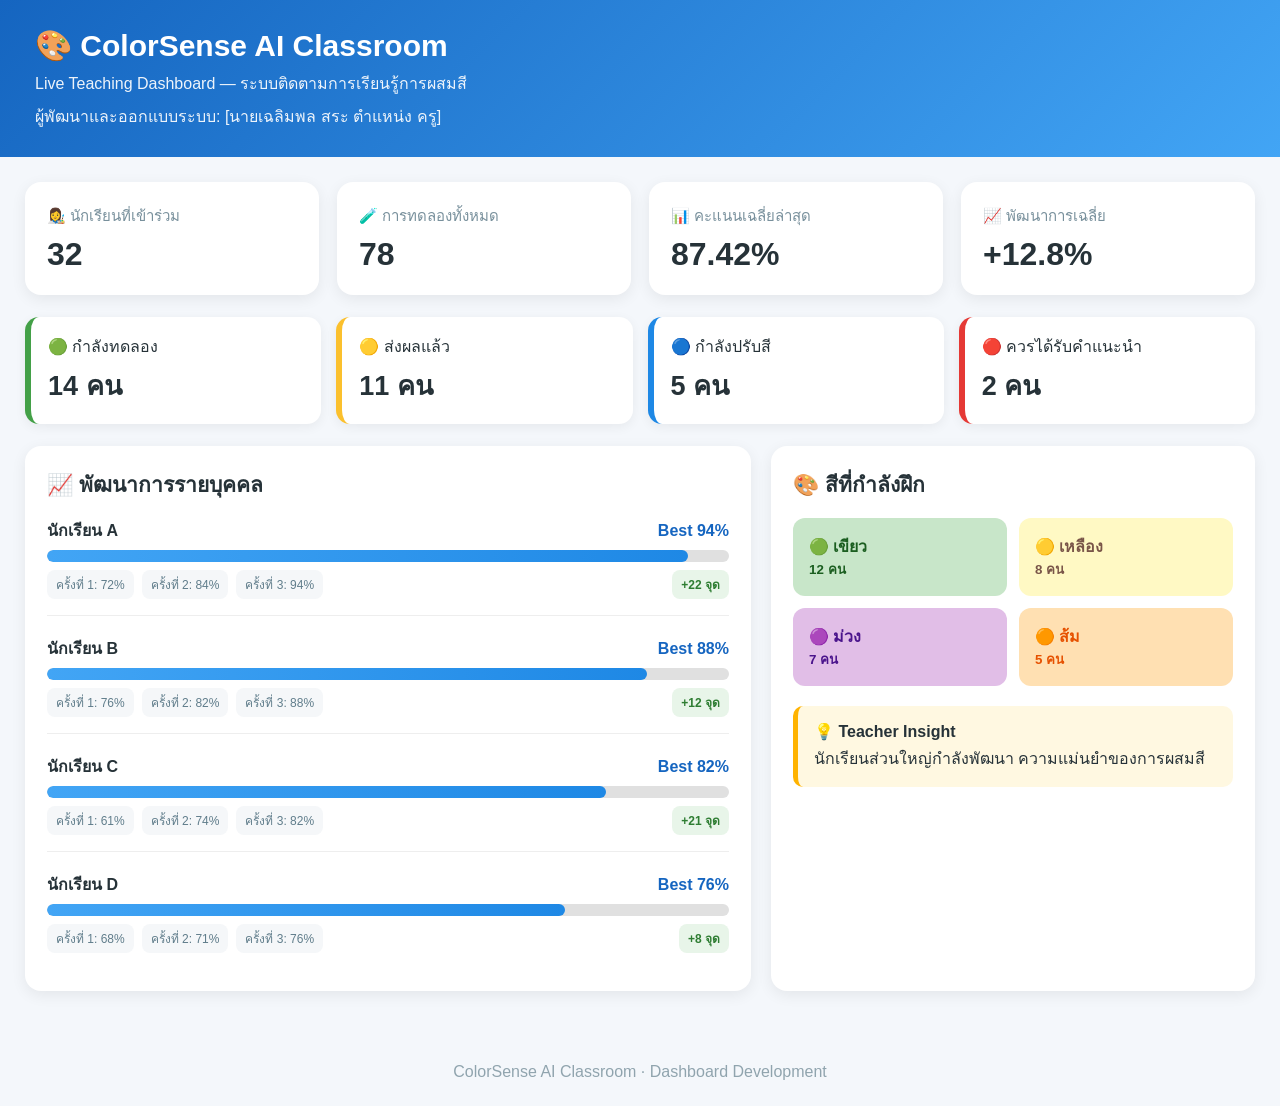
==== dashboard/dashboard.html @ 5bf61917 "create dashboard teaching prototype" ====
<!DOCTYPE html>
<html lang="th">

<head>

    <meta charset="UTF-8">

    <meta
        name="viewport"
        content="width=device-width, initial-scale=1.0"
    >

    <title>ColorSense AI — Teaching Dashboard</title>


    <style>

        * {
            box-sizing: border-box;
        }


        body {

            margin: 0;

            font-family:
                "Segoe UI",
                Tahoma,
                Arial,
                sans-serif;

            background: #f4f7fb;

            color: #263238;
        }


        /* ==============================
           HEADER
        ============================== */

        header {

            background:
                linear-gradient(
                    135deg,
                    #1565c0,
                    #42a5f5
                );

            color: white;

            padding: 28px 35px;
        }


        header h1 {

            margin: 0;

            font-size: 30px;
        }


        header p {

            margin: 8px 0 0;

            opacity: 0.92;
        }


        /* ==============================
           CONTAINER
        ============================== */

        .container {

            max-width: 1450px;

            margin: auto;

            padding: 25px;
        }


        /* ==============================
           STAT CARDS
        ============================== */

        .stats {

            display: grid;

            grid-template-columns:
                repeat(4, 1fr);

            gap: 18px;

            margin-bottom: 22px;
        }


        .card {

            background: white;

            border-radius: 16px;

            padding: 22px;

            box-shadow:
                0 4px 15px
                rgba(0, 0, 0, 0.07);
        }


        .stat-title {

            font-size: 15px;

            color: #78909c;
        }


        .stat-value {

            font-size: 32px;

            font-weight: bold;

            margin-top: 8px;
        }


        /* ==============================
           LIVE STATUS
        ============================== */

        .live-grid {

            display: grid;

            grid-template-columns:
                repeat(4, 1fr);

            gap: 15px;

            margin-bottom: 22px;
        }


        .live-card {

            border-radius: 14px;

            padding: 17px;

            background: white;

            box-shadow:
                0 3px 12px
                rgba(0, 0, 0, 0.06);
        }


        .live-number {

            font-size: 27px;

            font-weight: bold;

            margin-top: 5px;
        }


        .live-green {

            border-left: 6px solid #43a047;
        }


        .live-yellow {

            border-left: 6px solid #fbc02d;
        }


        .live-blue {

            border-left: 6px solid #1e88e5;
        }


        .live-red {

            border-left: 6px solid #e53935;
        }


        /* ==============================
           MAIN GRID
        ============================== */

        .main-grid {

            display: grid;

            grid-template-columns:
                1.5fr 1fr;

            gap: 20px;

            margin-bottom: 22px;
        }


        .card h2 {

            margin-top: 0;

            font-size: 21px;
        }


        /* ==============================
           STUDENT PROGRESS
        ============================== */

        .student {

            margin-bottom: 20px;

            padding-bottom: 16px;

            border-bottom:
                1px solid #eeeeee;
        }


        .student:last-child {

            border-bottom: none;

            margin-bottom: 0;
        }


        .student-header {

            display: flex;

            justify-content:
                space-between;

            align-items: center;

            margin-bottom: 7px;
        }


        .student-name {

            font-weight: 600;
        }


        .student-best {

            color: #1565c0;

            font-weight: bold;
        }


        .attempts {

            display: flex;

            gap: 8px;

            margin-top: 8px;
        }


        .attempt {

            font-size: 12px;

            color: #607d8b;

            background: #f5f7f9;

            padding:
                5px 9px;

            border-radius: 8px;
        }


        .improvement {

            font-size: 12px;

            font-weight: bold;

            color: #2e7d32;

            margin-left: auto;

            padding: 5px 9px;

            background: #e8f5e9;

            border-radius: 8px;
        }


        .progress {

            height: 12px;

            background: #e0e0e0;

            border-radius: 20px;

            overflow: hidden;
        }


        .progress-bar {

            height: 100%;

            border-radius: 20px;

            background:
                linear-gradient(
                    90deg,
                    #42a5f5,
                    #1e88e5
                );
        }


        /* ==============================
           COLORS
        ============================== */

        .color-list {

            display: grid;

            grid-template-columns:
                repeat(2, 1fr);

            gap: 12px;
        }


        .color-item {

            padding: 16px;

            border-radius: 12px;

            font-weight: bold;
        }


        .green {

            background: #c8e6c9;

            color: #1b5e20;
        }


        .yellow {

            background: #fff9c4;

            color: #795548;
        }


        .purple {

            background: #e1bee7;

            color: #4a148c;
        }


        .orange {

            background: #ffe0b2;

            color: #e65100;
        }


        /* ==============================
           TEACHER INSIGHT
        ============================== */

        .notice {

            margin-top: 20px;

            background: #fff8e1;

            border-left:
                5px solid #ffb300;

            padding: 16px;

            border-radius: 10px;
        }


        .notice-title {

            font-weight: bold;

            margin-bottom: 5px;
        }


        /* ==============================
           FOOTER
        ============================== */

        .footer {

            text-align: center;

            color: #90a4ae;

            padding: 25px;
        }


        /* ==============================
           RESPONSIVE
        ============================== */

        @media (max-width: 1000px) {

            .stats,
            .live-grid {

                grid-template-columns:
                    repeat(2, 1fr);
            }


            .main-grid {

                grid-template-columns: 1fr;
            }
        }


        @media (max-width: 550px) {

            .stats,
            .live-grid {

                grid-template-columns: 1fr;
            }


            .color-list {

                grid-template-columns: 1fr;
            }


            header {

                padding: 22px;
            }


            header h1 {

                font-size: 24px;
            }


            .container {

                padding: 15px;
            }
        }

    </style>

</head>


<body>


<!-- ==========================================
     HEADER
========================================== -->

<header>

    <h1>
        🎨 ColorSense AI Classroom
    </h1>

    <p>
        Live Teaching Dashboard —
        ระบบติดตามการเรียนรู้การผสมสี
    </p>

    <p class="developer-name">
        ผู้พัฒนาและออกแบบระบบ: [นายเฉลิมพล สระ ตำแหน่ง ครู]
    </p>

</header>


<div class="container">


    <!-- ==========================================
         CLASS OVERVIEW
    =========================================== -->

    <section class="stats">


        <div class="card">

            <div class="stat-title">
                👩‍🎨 นักเรียนที่เข้าร่วม
            </div>

            <div class="stat-value">
                32
            </div>

        </div>


        <div class="card">

            <div class="stat-title">
                🧪 การทดลองทั้งหมด
            </div>

            <div class="stat-value">
                78
            </div>

        </div>


        <div class="card">

            <div class="stat-title">
                📊 คะแนนเฉลี่ยล่าสุด
            </div>

            <div class="stat-value">
                87.42%
            </div>

        </div>


        <div class="card">

            <div class="stat-title">
                📈 พัฒนาการเฉลี่ย
            </div>

            <div class="stat-value">
                +12.8%
            </div>

        </div>


    </section>


    <!-- ==========================================
         LIVE LEARNING STATUS
    =========================================== -->

    <section class="live-grid">


        <div class="live-card live-green">

            <div>
                🟢 กำลังทดลอง
            </div>

            <div class="live-number">
                14 คน
            </div>

        </div>


        <div class="live-card live-yellow">

            <div>
                🟡 ส่งผลแล้ว
            </div>

            <div class="live-number">
                11 คน
            </div>

        </div>


        <div class="live-card live-blue">

            <div>
                🔵 กำลังปรับสี
            </div>

            <div class="live-number">
                5 คน
            </div>

        </div>


        <div class="live-card live-red">

            <div>
                🔴 ควรได้รับคำแนะนำ
            </div>

            <div class="live-number">
                2 คน
            </div>

        </div>


    </section>


    <!-- ==========================================
         MAIN CONTENT
    =========================================== -->

    <section class="main-grid">


        <!-- ======================================
             STUDENT DEVELOPMENT
        ======================================= -->

        <div class="card">

            <h2>
                📈 พัฒนาการรายบุคคล
            </h2>


            <!-- STUDENT A -->

            <div class="student">

                <div class="student-header">

                    <span class="student-name">
                        นักเรียน A
                    </span>

                    <span class="student-best">
                        Best 94%
                    </span>

                </div>


                <div class="progress">

                    <div
                        class="progress-bar"
                        style="width:94%"
                    ></div>

                </div>


                <div class="attempts">

                    <span class="attempt">
                        ครั้งที่ 1: 72%
                    </span>

                    <span class="attempt">
                        ครั้งที่ 2: 84%
                    </span>

                    <span class="attempt">
                        ครั้งที่ 3: 94%
                    </span>

                    <span class="improvement">
                        +22 จุด
                    </span>

                </div>

            </div>


            <!-- STUDENT B -->

            <div class="student">

                <div class="student-header">

                    <span class="student-name">
                        นักเรียน B
                    </span>

                    <span class="student-best">
                        Best 88%
                    </span>

                </div>


                <div class="progress">

                    <div
                        class="progress-bar"
                        style="width:88%"
                    ></div>

                </div>


                <div class="attempts">

                    <span class="attempt">
                        ครั้งที่ 1: 76%
                    </span>

                    <span class="attempt">
                        ครั้งที่ 2: 82%
                    </span>

                    <span class="attempt">
                        ครั้งที่ 3: 88%
                    </span>

                    <span class="improvement">
                        +12 จุด
                    </span>

                </div>

            </div>


            <!-- STUDENT C -->

            <div class="student">

                <div class="student-header">

                    <span class="student-name">
                        นักเรียน C
                    </span>

                    <span class="student-best">
                        Best 82%
                    </span>

                </div>


                <div class="progress">

                    <div
                        class="progress-bar"
                        style="width:82%"
                    ></div>

                </div>


                <div class="attempts">

                    <span class="attempt">
                        ครั้งที่ 1: 61%
                    </span>

                    <span class="attempt">
                        ครั้งที่ 2: 74%
                    </span>

                    <span class="attempt">
                        ครั้งที่ 3: 82%
                    </span>

                    <span class="improvement">
                        +21 จุด
                    </span>

                </div>

            </div>


            <!-- STUDENT D -->

            <div class="student">

                <div class="student-header">

                    <span class="student-name">
                        นักเรียน D
                    </span>

                    <span class="student-best">
                        Best 76%
                    </span>

                </div>


                <div class="progress">

                    <div
                        class="progress-bar"
                        style="width:76%"
                    ></div>

                </div>


                <div class="attempts">

                    <span class="attempt">
                        ครั้งที่ 1: 68%
                    </span>

                    <span class="attempt">
                        ครั้งที่ 2: 71%
                    </span>

                    <span class="attempt">
                        ครั้งที่ 3: 76%
                    </span>

                    <span class="improvement">
                        +8 จุด
                    </span>

                </div>

            </div>


        </div>


        <!-- ======================================
             COLORS + TEACHER INSIGHT
        ======================================= -->

        <div class="card">

            <h2>
                🎨 สีที่กำลังฝึก
            </h2>


            <div class="color-list">


                <div class="color-item green">

                    🟢 เขียว

                    <br>

                    <small>
                        12 คน
                    </small>

                </div>


                <div class="color-item yellow">

                    🟡 เหลือง

                    <br>

                    <small>
                        8 คน
                    </small>

                </div>


                <div class="color-item purple">

                    🟣 ม่วง

                    <br>

                    <small>
                        7 คน
                    </small>

                </div>


                <div class="color-item orange">

                    🟠 ส้ม

                    <br>

                    <small>
                        5 คน
                    </small>

                </div>


            </div>


            <div class="notice">

                <div class="notice-title">
                    💡 Teacher Insight
                </div>

                นักเรียนส่วนใหญ่กำลังพัฒนา
                ความแม่นยำของการผสมสี

            </div>


        </div>


    </section>


</div>


<div class="footer">

    ColorSense AI Classroom ·
    Dashboard Development

</div>


</body>

</html>
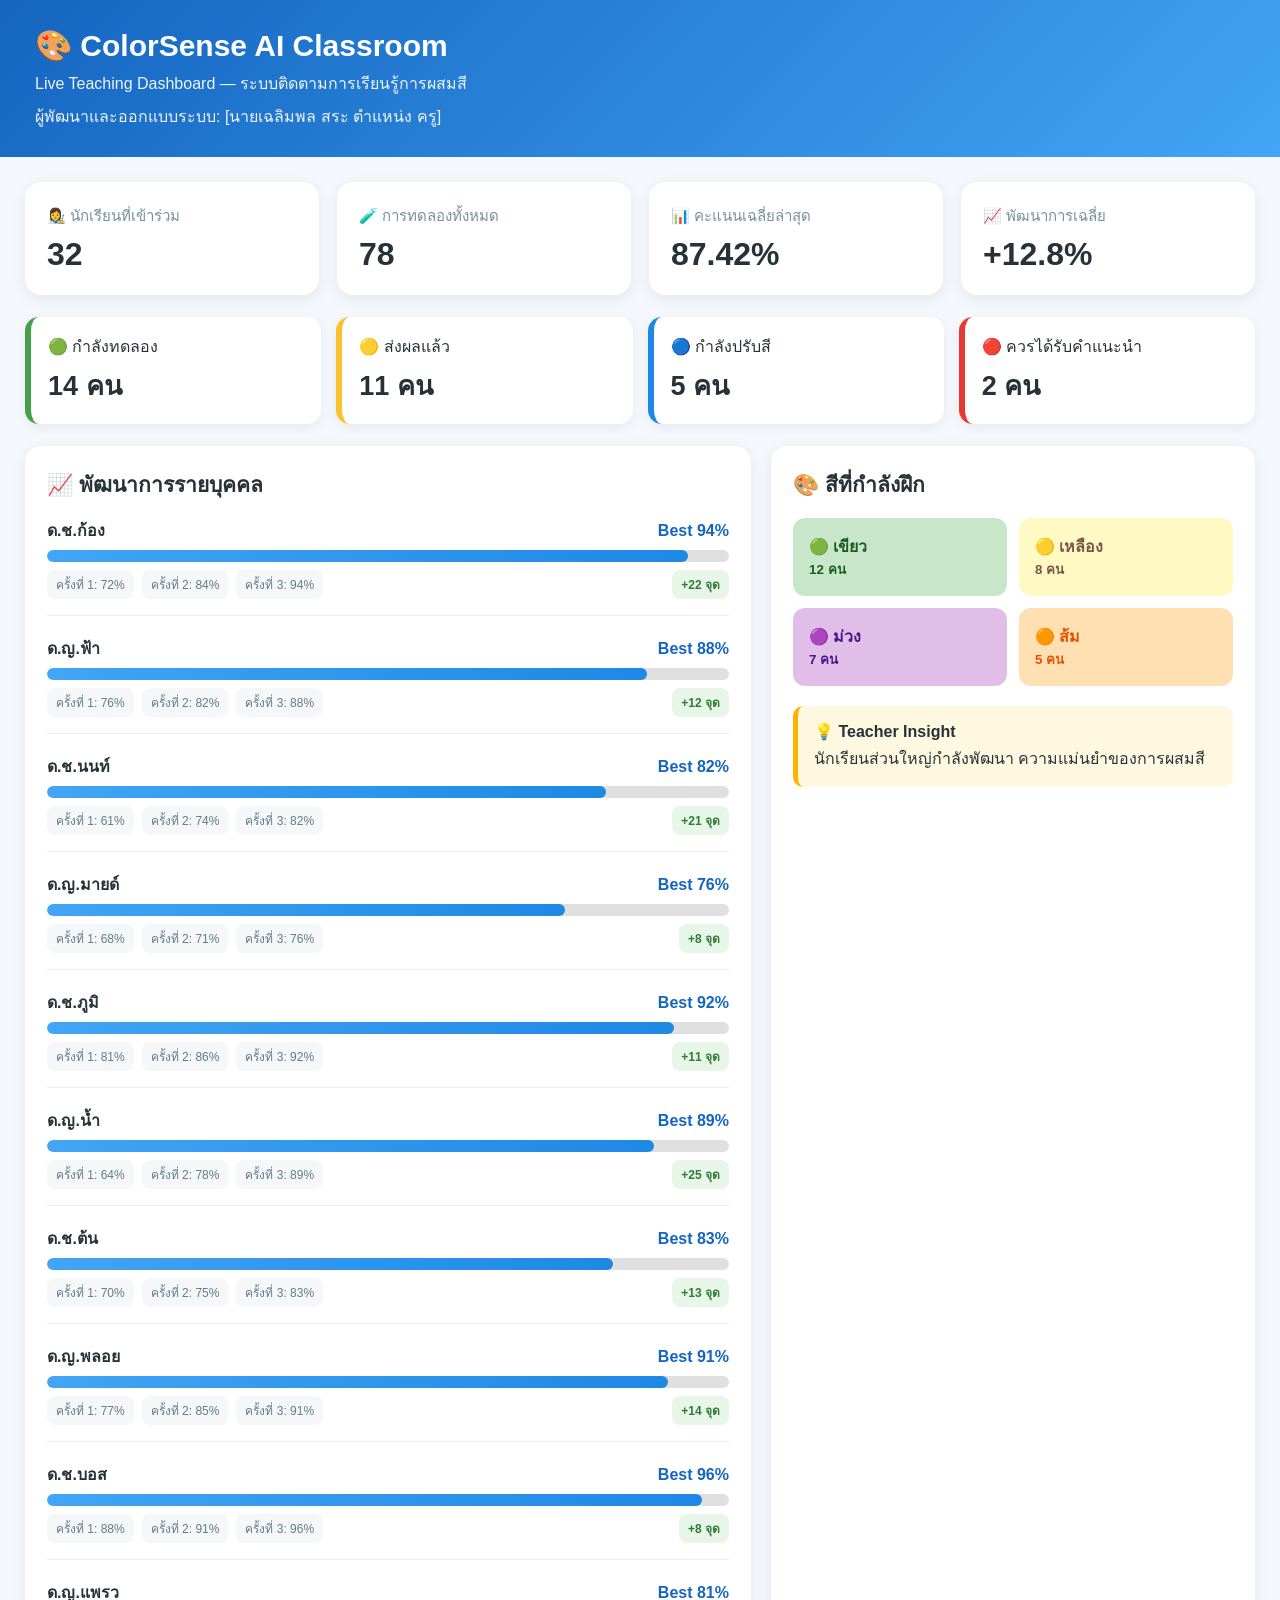
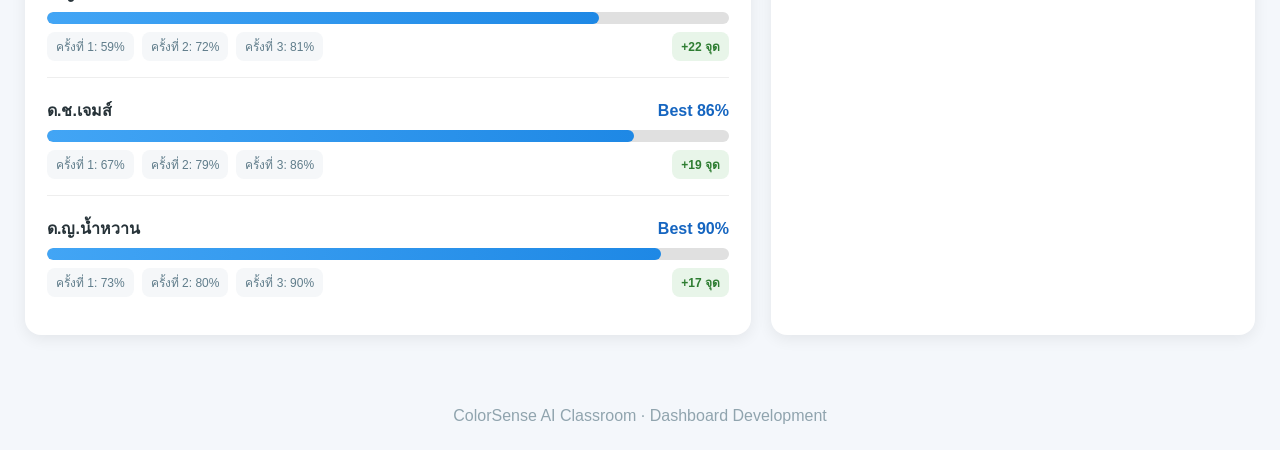
==== commit 22c21679: "render dashboard students and move color card" ====
--- a/dashboard/dashboard.html
+++ b/dashboard/dashboard.html
@@ -657,308 +657,71 @@
          MAIN CONTENT
     =========================================== -->
 
-    <section class="main-grid">
-
-
-        <!-- ======================================
-             STUDENT DEVELOPMENT
-        ======================================= -->
-
-        <div class="card">
-
-            <h2>
-                📈 พัฒนาการรายบุคคล
-            </h2>
-
-
-            <!-- STUDENT A -->
-
-            <div class="student">
-
-                <div class="student-header">
-
-                    <span class="student-name">
-                        นักเรียน A
-                    </span>
-
-                    <span class="student-best">
-                        Best 94%
-                    </span>
-
-                </div>
-
-
-                <div class="progress">
-
-                    <div
-                        class="progress-bar"
-                        style="width:94%"
-                    ></div>
-
-                </div>
-
-
-                <div class="attempts">
-
-                    <span class="attempt">
-                        ครั้งที่ 1: 72%
-                    </span>
-
-                    <span class="attempt">
-                        ครั้งที่ 2: 84%
-                    </span>
-
-                    <span class="attempt">
-                        ครั้งที่ 3: 94%
-                    </span>
-
-                    <span class="improvement">
-                        +22 จุด
-                    </span>
-
-                </div>
-
-            </div>
-
-
-            <!-- STUDENT B -->
-
-            <div class="student">
-
-                <div class="student-header">
-
-                    <span class="student-name">
-                        นักเรียน B
-                    </span>
-
-                    <span class="student-best">
-                        Best 88%
-                    </span>
-
-                </div>
-
-
-                <div class="progress">
-
-                    <div
-                        class="progress-bar"
-                        style="width:88%"
-                    ></div>
-
-                </div>
-
-
-                <div class="attempts">
-
-                    <span class="attempt">
-                        ครั้งที่ 1: 76%
-                    </span>
-
-                    <span class="attempt">
-                        ครั้งที่ 2: 82%
-                    </span>
-
-                    <span class="attempt">
-                        ครั้งที่ 3: 88%
-                    </span>
-
-                    <span class="improvement">
-                        +12 จุด
-                    </span>
-
-                </div>
-
-            </div>
-
-
-            <!-- STUDENT C -->
-
-            <div class="student">
-
-                <div class="student-header">
-
-                    <span class="student-name">
-                        นักเรียน C
-                    </span>
-
-                    <span class="student-best">
-                        Best 82%
-                    </span>
-
-                </div>
-
-
-                <div class="progress">
-
-                    <div
-                        class="progress-bar"
-                        style="width:82%"
-                    ></div>
-
-                </div>
-
-
-                <div class="attempts">
-
-                    <span class="attempt">
-                        ครั้งที่ 1: 61%
-                    </span>
-
-                    <span class="attempt">
-                        ครั้งที่ 2: 74%
-                    </span>
-
-                    <span class="attempt">
-                        ครั้งที่ 3: 82%
-                    </span>
-
-                    <span class="improvement">
-                        +21 จุด
-                    </span>
-
-                </div>
-
-            </div>
-
-
-            <!-- STUDENT D -->
-
-            <div class="student">
-
-                <div class="student-header">
-
-                    <span class="student-name">
-                        นักเรียน D
-                    </span>
-
-                    <span class="student-best">
-                        Best 76%
-                    </span>
-
-                </div>
-
-
-                <div class="progress">
-
-                    <div
-                        class="progress-bar"
-                        style="width:76%"
-                    ></div>
-
-                </div>
-
-
-                <div class="attempts">
-
-                    <span class="attempt">
-                        ครั้งที่ 1: 68%
-                    </span>
-
-                    <span class="attempt">
-                        ครั้งที่ 2: 71%
-                    </span>
-
-                    <span class="attempt">
-                        ครั้งที่ 3: 76%
-                    </span>
-
-                    <span class="improvement">
-                        +8 จุด
-                    </span>
-
-                </div>
-
-            </div>
-
-
-        </div>
-
-
-        <!-- ======================================
-             COLORS + TEACHER INSIGHT
-        ======================================= -->
-
-        <div class="card">
-
-            <h2>
-                🎨 สีที่กำลังฝึก
-            </h2>
-
-
-            <div class="color-list">
-
-
-                <div class="color-item green">
-
-                    🟢 เขียว
-
-                    <br>
-
-                    <small>
-                        12 คน
-                    </small>
-
-                </div>
-
-
-                <div class="color-item yellow">
-
-                    🟡 เหลือง
-
-                    <br>
-
-                    <small>
-                        8 คน
-                    </small>
-
-                </div>
-
-
-                <div class="color-item purple">
-
-                    🟣 ม่วง
-
-                    <br>
-
-                    <small>
-                        7 คน
-                    </small>
-
-                </div>
-
-
-                <div class="color-item orange">
-
-                    🟠 ส้ม
-
-                    <br>
-
-                    <small>
-                        5 คน
-                    </small>
-
-                </div>
-
-
-            </div>
-
-
-            <div class="notice">
-
-                <div class="notice-title">
-                    💡 Teacher Insight
-                </div>
-
-                นักเรียนส่วนใหญ่กำลังพัฒนา
-                ความแม่นยำของการผสมสี
-
-            </div>
-
-
-        </div>
-
-
-    </section>
+<section class="main-grid">
+
+    <!-- STUDENT DEVELOPMENT -->
+
+    <div class="card">
+
+        <h2>
+            📈 พัฒนาการรายบุคคล
+        </h2>
+
+        <div id="studentProgressList"></div>
+
+    </div>
+
+
+    <!-- COLORS + TEACHER INSIGHT -->
+
+    <div class="card">
+
+        <h2>
+            🎨 สีที่กำลังฝึก
+        </h2>
+
+        <div class="color-list">
+
+            <div class="color-item green">
+                🟢 เขียว
+                <br>
+                <small>12 คน</small>
+            </div>
+
+            <div class="color-item yellow">
+                🟡 เหลือง
+                <br>
+                <small>8 คน</small>
+            </div>
+
+            <div class="color-item purple">
+                🟣 ม่วง
+                <br>
+                <small>7 คน</small>
+            </div>
+
+            <div class="color-item orange">
+                🟠 ส้ม
+                <br>
+                <small>5 คน</small>
+            </div>
+
+        </div>
+
+        <div class="notice">
+
+            <div class="notice-title">
+                💡 Teacher Insight
+            </div>
+
+            นักเรียนส่วนใหญ่กำลังพัฒนา
+            ความแม่นยำของการผสมสี
+
+        </div>
+
+    </div>
+
+</section>
 
 
 </div>
@@ -970,7 +733,7 @@
     Dashboard Development
 
 </div>
-
+<script src="dashboardData.js"></script>
 
 </body>
 
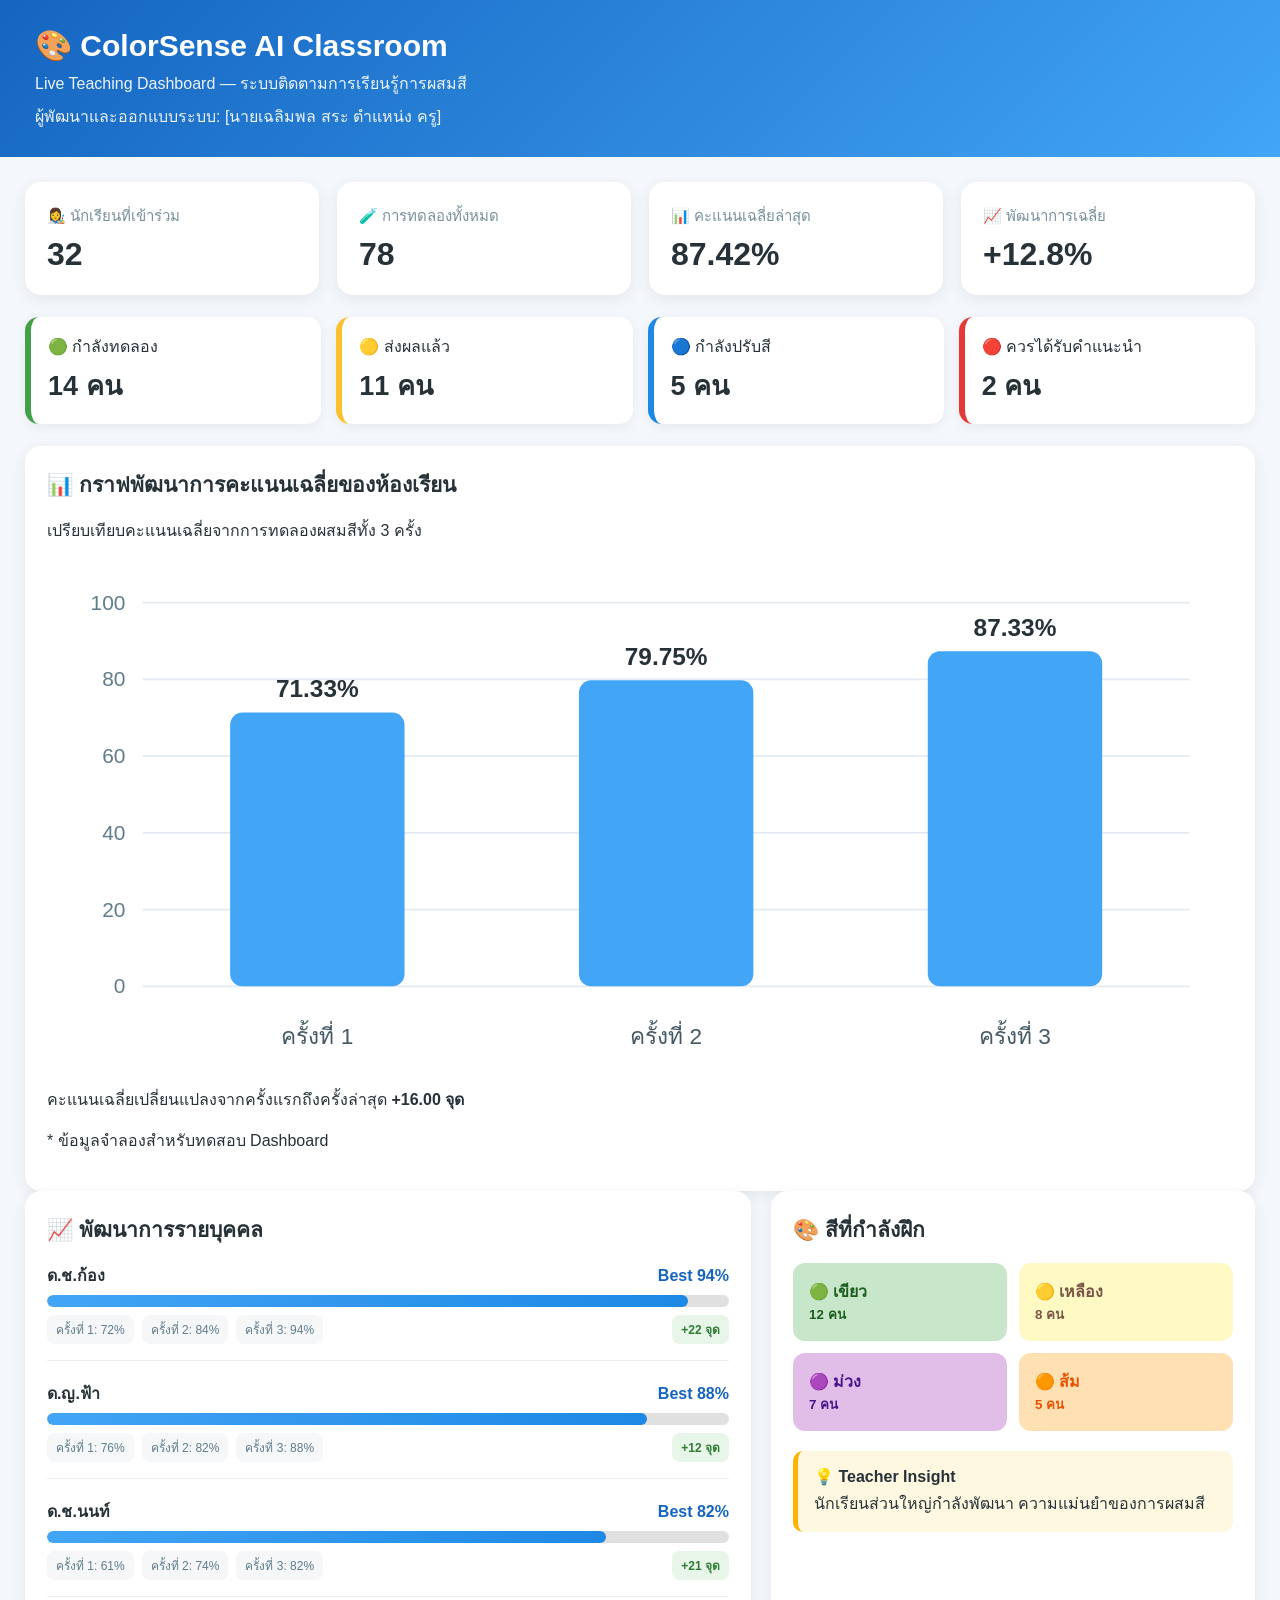
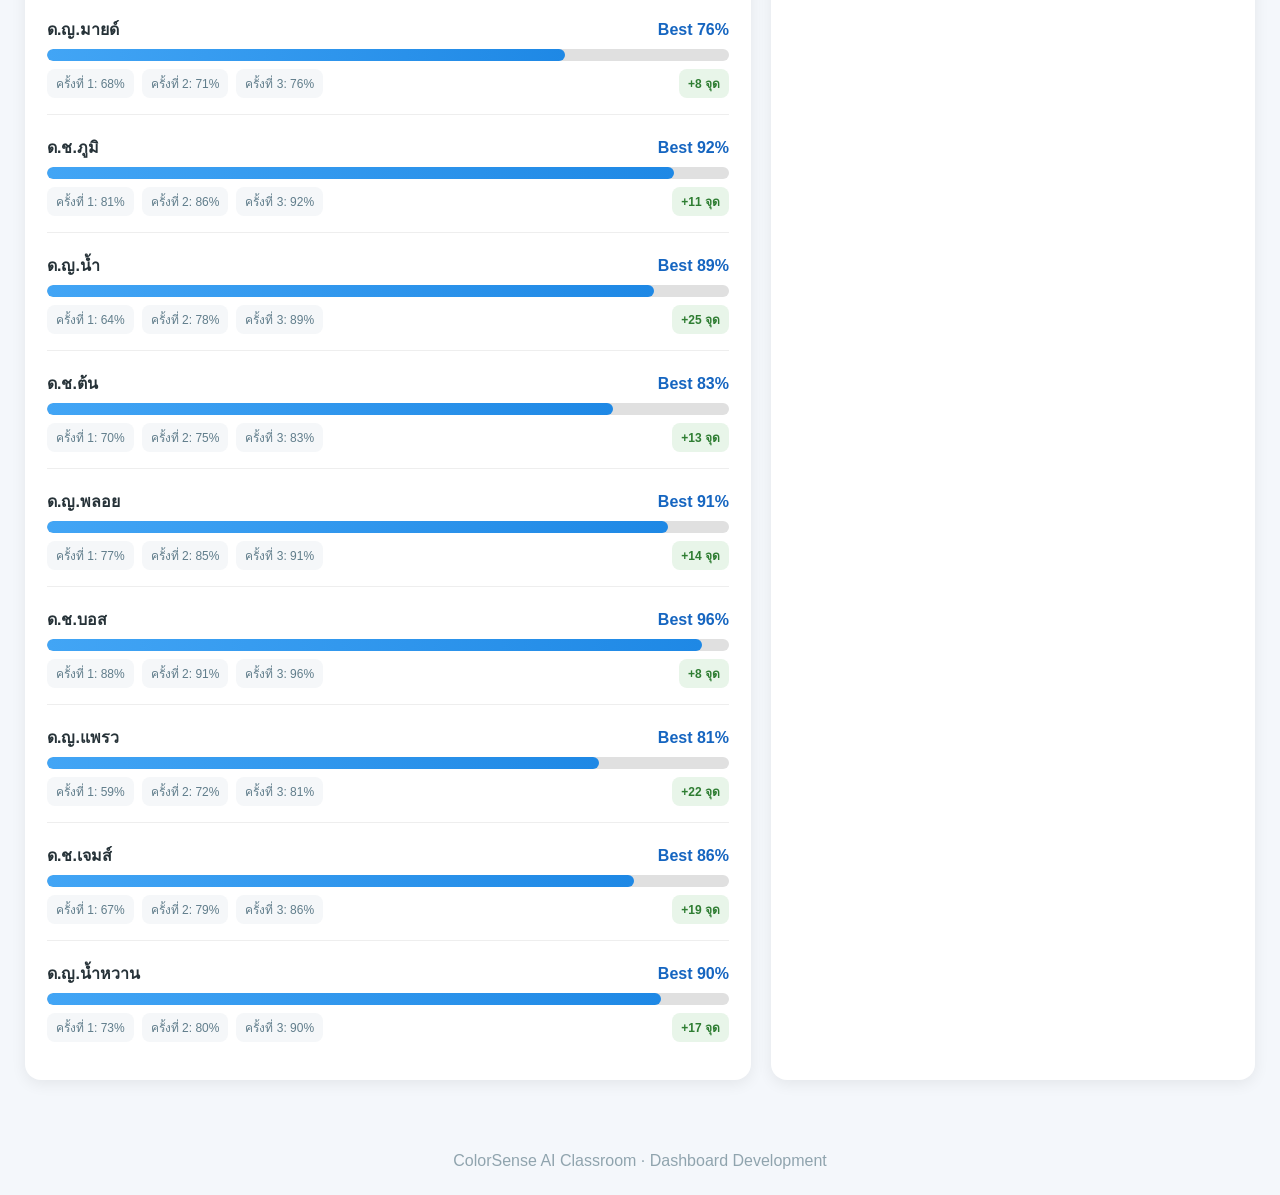
==== commit 0cbd2a54: "feat(dashboard): add class progress chart D3.4" ====
--- a/dashboard/dashboard.html
+++ b/dashboard/dashboard.html
@@ -656,7 +656,24 @@
     <!-- ==========================================
          MAIN CONTENT
     =========================================== -->
-
+<!-- CLASS PROGRESS CHART -->
+<section class="card chart-card">
+
+    <h2>📊 กราฟพัฒนาการคะแนนเฉลี่ยของห้องเรียน</h2>
+
+    <p class="chart-description">
+        เปรียบเทียบคะแนนเฉลี่ยจากการทดลองผสมสีทั้ง 3 ครั้ง
+    </p>
+
+    <div id="attemptAverageChart" class="chart-container">
+        <p>กำลังเตรียมข้อมูลกราฟ...</p>
+    </div>
+
+    <p class="chart-note">
+        * ข้อมูลจำลองสำหรับทดสอบ Dashboard
+    </p>
+
+</section>
 <section class="main-grid">
 
     <!-- STUDENT DEVELOPMENT -->
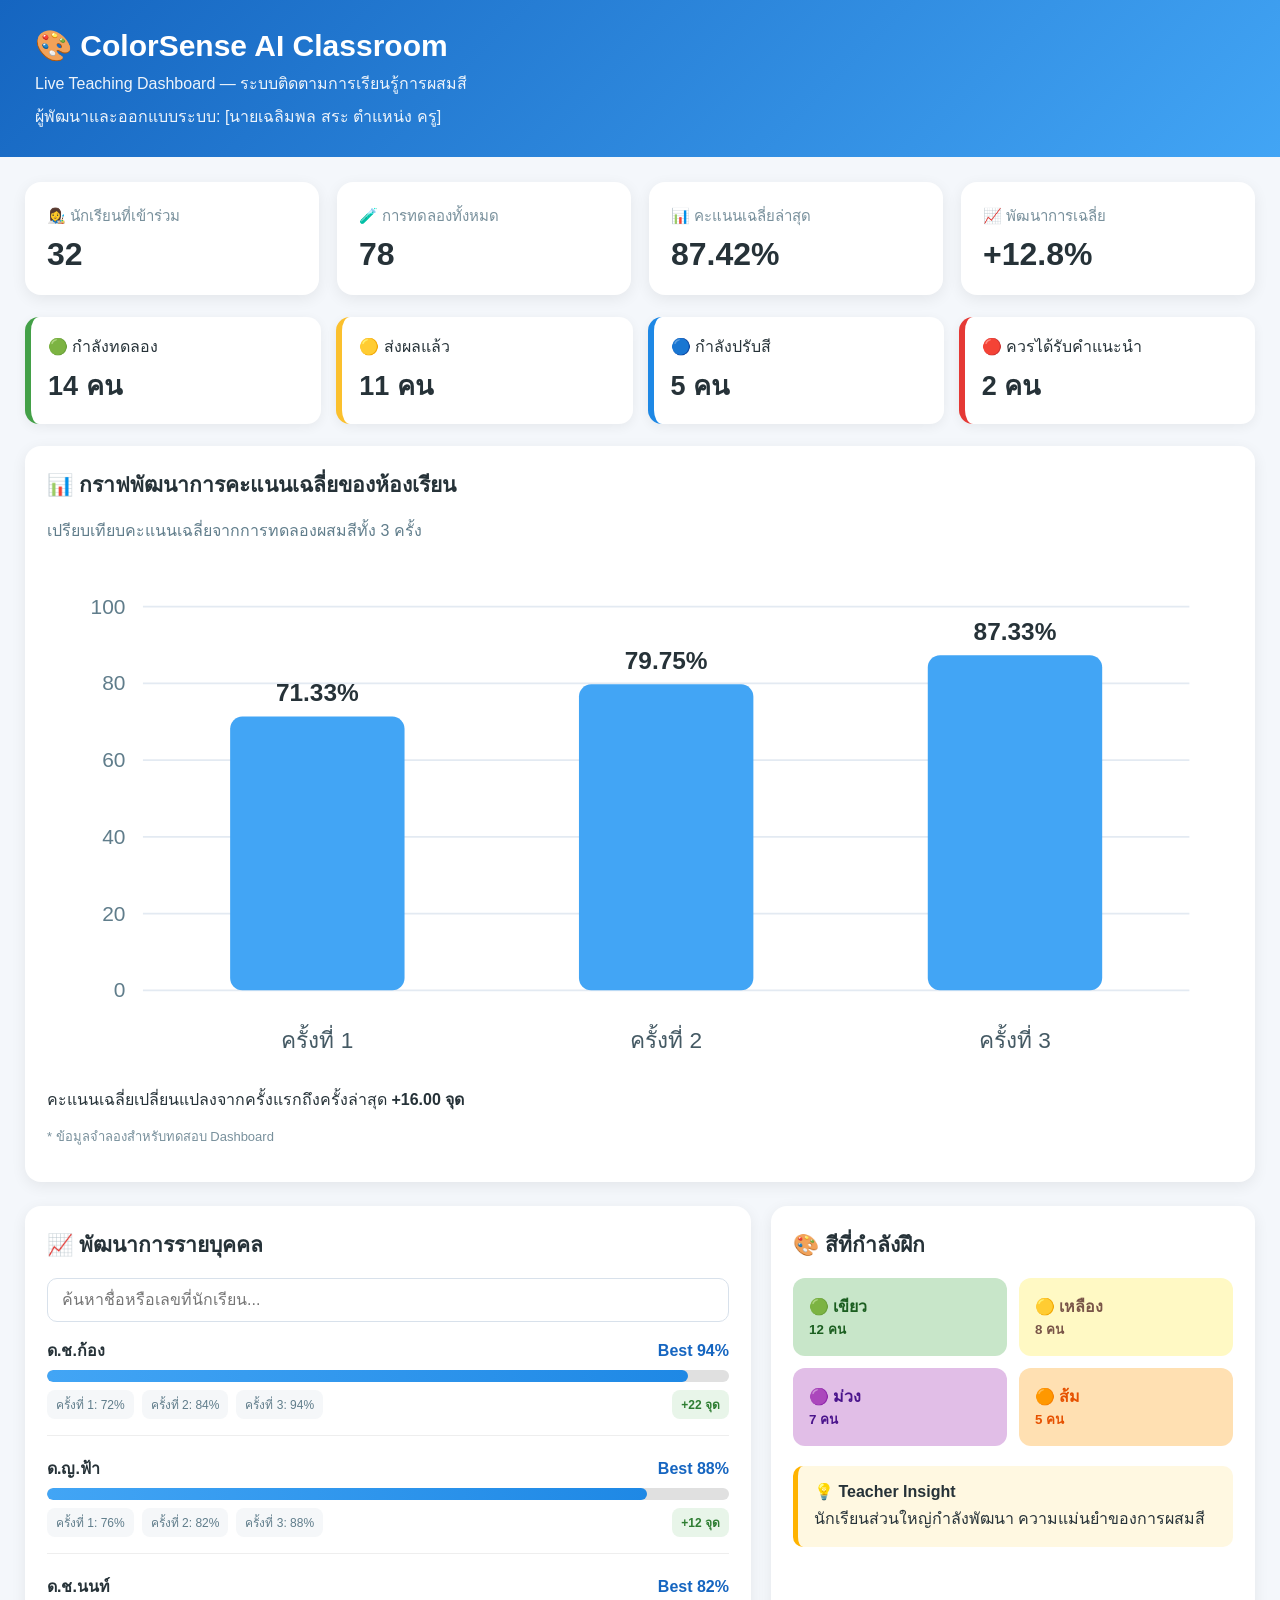
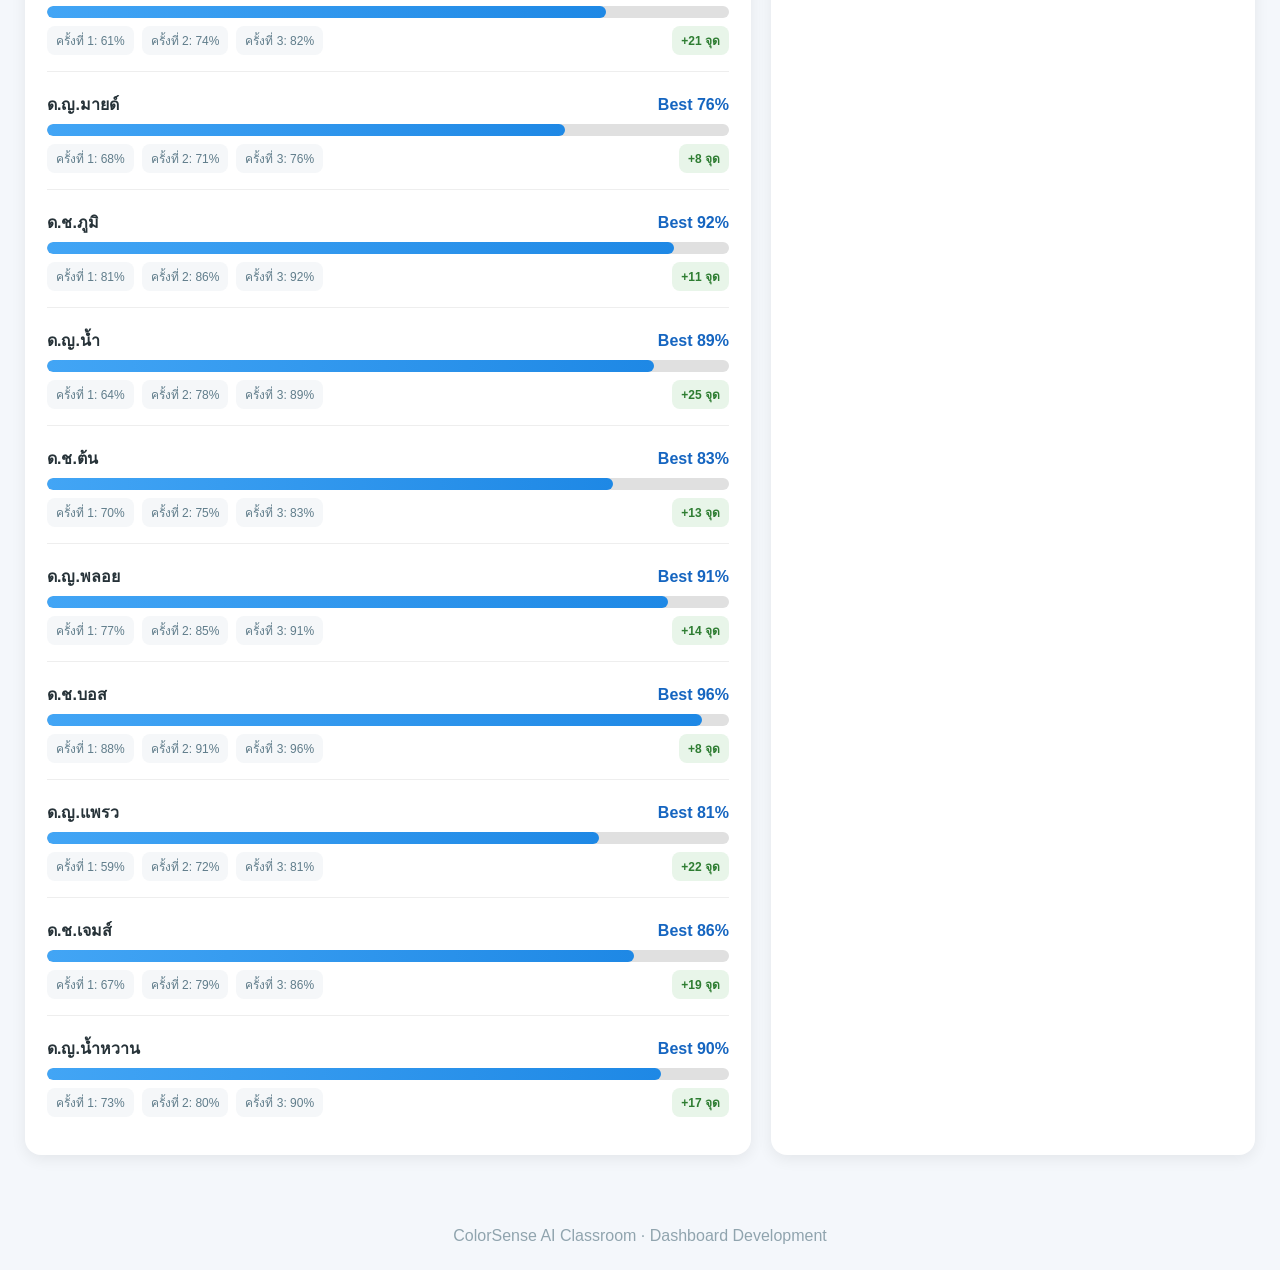
==== commit d85cd26b: "feat(dashboard): add student search and detail D3.5" ====
--- a/dashboard/dashboard.html
+++ b/dashboard/dashboard.html
@@ -495,6 +495,135 @@
                 padding: 15px;
             }
         }
+/* ==========================================
+   CLASS PROGRESS CHART
+========================================== */
+
+.chart-card {
+    margin-bottom: 24px;
+}
+
+.chart-description {
+    color: #607d8b;
+    margin-top: 8px;
+    margin-bottom: 20px;
+}
+
+.chart-container {
+    width: 100%;
+    min-height: 280px;
+    overflow-x: auto;
+}
+
+.chart-container svg {
+    display: block;
+    width: 100%;
+    height: auto;
+}
+
+.chart-note {
+    margin-top: 14px;
+    font-size: 13px;
+    color: #78909c;
+}
+
+.chart-bar {
+    transition: height 0.25s ease;
+}
+
+@media (max-width: 550px) {
+    .chart-container {
+        min-height: 240px;
+    }
+}
+
+/* D3.5 — Student Search and Detail */
+
+.student-search {
+    margin: 16px 0;
+}
+
+.student-search input {
+    box-sizing: border-box;
+    width: 100%;
+    padding: 12px 14px;
+    border: 1px solid #d8e1eb;
+    border-radius: 10px;
+    font: inherit;
+    background: #fff;
+}
+
+.student-search input:focus {
+    outline: 2px solid #90caf9;
+    outline-offset: 2px;
+}
+
+.student {
+    cursor: pointer;
+}
+
+.student:focus-visible {
+    outline: 2px solid #42a5f5;
+    outline-offset: 3px;
+}
+
+.student-detail-panel {
+    margin: 16px 0;
+    padding: 18px;
+    border: 1px solid #d8e1eb;
+    border-radius: 12px;
+    background: #f8fbff;
+}
+
+.student-detail-panel[hidden] {
+    display: none;
+}
+
+.student-detail-panel h3 {
+    margin-top: 0;
+}
+
+.student-detail-scores {
+    display: grid;
+    grid-template-columns: repeat(3, minmax(0, 1fr));
+    gap: 10px;
+    margin: 16px 0;
+}
+
+.student-detail-score {
+    padding: 12px 8px;
+    text-align: center;
+    border-radius: 8px;
+    background: #fff;
+    border: 1px solid #e3eaf2;
+}
+
+.student-detail-score strong {
+    display: block;
+    font-size: 20px;
+    margin-top: 6px;
+}
+
+.student-detail-actions {
+    display: flex;
+    justify-content: flex-end;
+    margin-top: 12px;
+}
+
+.student-detail-actions button {
+    padding: 9px 14px;
+    border: 0;
+    border-radius: 8px;
+    background: #e3f2fd;
+    color: #1565c0;
+    cursor: pointer;
+}
+
+@media (max-width: 480px) {
+    .student-detail-scores {
+        grid-template-columns: 1fr;
+    }
+}
 
     </style>
 
@@ -684,6 +813,17 @@
             📈 พัฒนาการรายบุคคล
         </h2>
 
+<div class="student-search">
+    <input
+        type="search"
+        id="studentSearch"
+        placeholder="ค้นหาชื่อหรือเลขที่นักเรียน..."
+        aria-label="ค้นหานักเรียนด้วยชื่อหรือเลขที่"
+    />
+</div>
+
+<div id="studentDetailPanel" class="student-detail-panel" hidden></div>
+
         <div id="studentProgressList"></div>
 
     </div>
